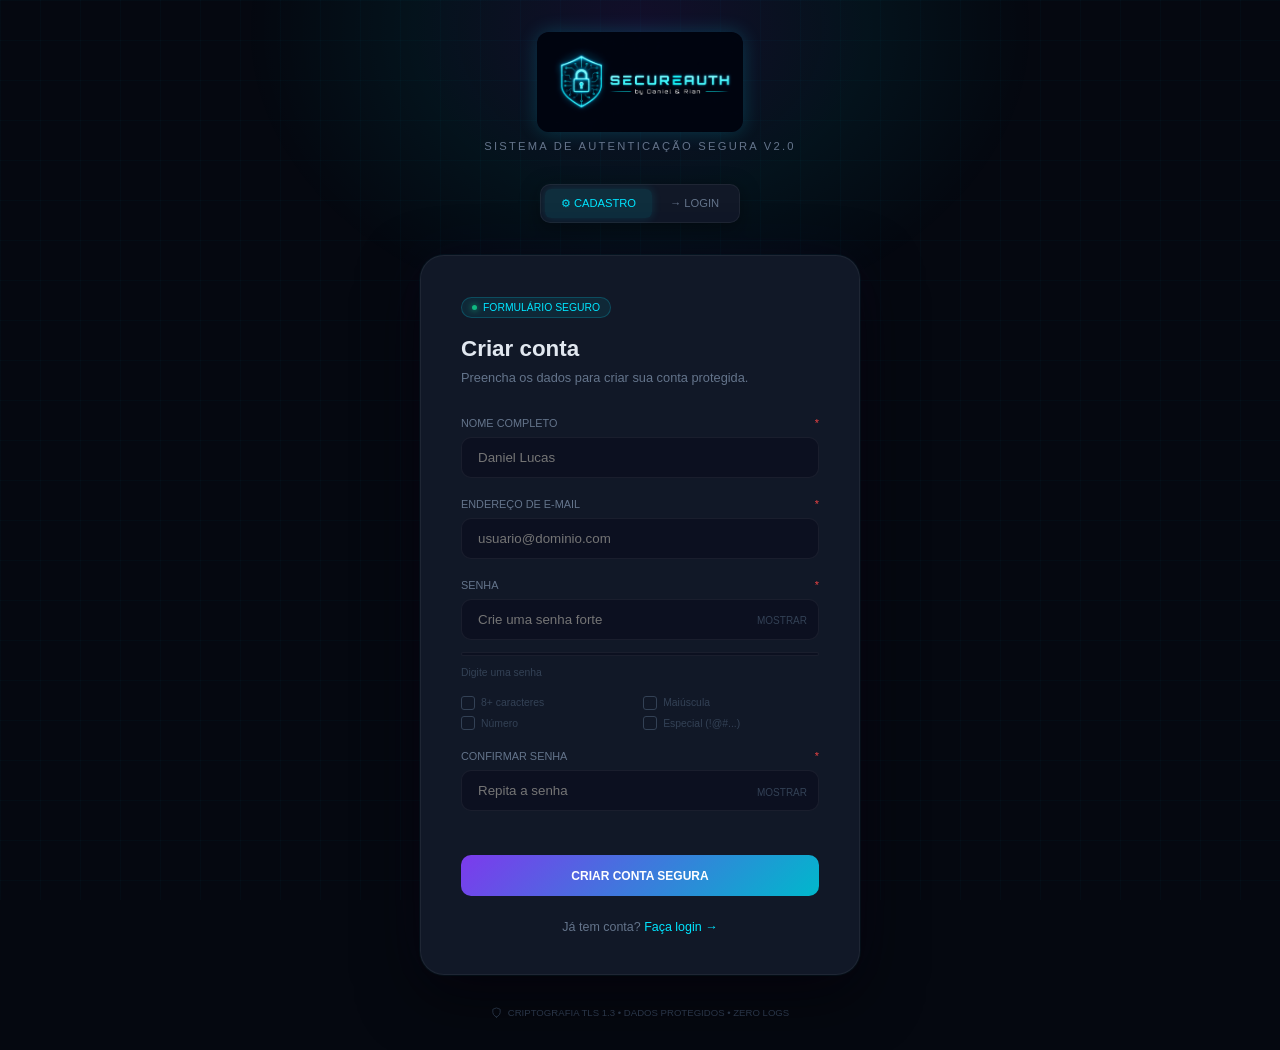
==== index.html @ 5d1049f3 "Primeiro commit do projeto" ====
<!DOCTYPE html>
<html lang="pt-BR">
<head>
  <meta charset="UTF-8" />
  <meta name="viewport" content="width=device-width, initial-scale=1.0" />
  <title>SecureAuth — Sistema de Autenticação</title>

  <link rel="preconnect" href="https://fonts.googleapis.com" />
  <link href="https://fonts.googleapis.com/css2?family=Orbitron:wght@400;600;700&family=JetBrains+Mono:wght@300;400;500&family=Inter:wght@300;400;500;600&display=swap" rel="stylesheet" />

  <link rel="stylesheet" href="assets/css/1-base.css" />
  <link rel="stylesheet" href="assets/css/2-layout.css" />
  <link rel="stylesheet" href="assets/css/3-components.css" />
</head>
<body>

<div class="app-wrapper">

  <header class="app-header">
    <div class="app-logo">
      <img src="assets/img/logo.png" alt="Logo SecureAuth by Daniel & Rian" style="max-height: 100px; width: auto; object-fit: contain; border-radius: 12px; box-shadow: 0 0 20px rgba(0, 229, 255, 0.2);" />
    </div>
    <p class="logo-tagline">Sistema de Autenticação Segura v2.0</p>
  </header>

  <nav class="nav-tabs" role="tablist">
    <button class="nav-tab active" data-tab="cadastro" role="tab">&#x2699; CADASTRO</button>
    <button class="nav-tab" data-tab="login" role="tab">&#x2192; LOGIN</button>
  </nav>

  <div class="form-card" role="main">

    <div id="tela-cadastro" class="tela ativa">
      <div class="form-header">
        <div class="form-badge">
          <span class="badge-dot"></span>
          FORMULÁRIO SEGURO
        </div>
        <h1 class="form-title">Criar conta</h1>
        <p class="form-subtitle">Preencha os dados para criar sua conta protegida.</p>
      </div>

      <div id="cadastro-alert" class="alert"></div>

      <form id="form-cadastro" novalidate>

        <div class="field-group">
          <label class="field-label" for="cad-nome">
            NOME COMPLETO <span>*</span>
          </label>
          <div class="field-wrapper">
            <input id="cad-nome" class="field-input" type="text" placeholder="Daniel Lucas" autocomplete="name" required />
          </div>
        </div>

        <div class="field-group">
          <label class="field-label" for="cad-email">
            ENDEREÇO DE E-MAIL <span>*</span>
          </label>
          <div class="field-wrapper">
            <input id="cad-email" class="field-input" type="email" placeholder="usuario@dominio.com" autocomplete="email" required />
          </div>
        </div>

        <div class="field-group">
          <label class="field-label" for="cad-senha">
            SENHA <span>*</span>
          </label>
          <div class="field-wrapper">
            <input id="cad-senha" class="field-input" type="password" placeholder="Crie uma senha forte" autocomplete="new-password" required />
            <button type="button" class="toggle-password" aria-label="Mostrar senha">
              <span style="font-size:10px; color:var(--text-muted);">MOSTRAR</span>
            </button>
          </div>

          <div class="strength-meter" id="strength-container" aria-live="polite">
            <div class="strength-bar-track">
              <div class="strength-bar-fill" id="strength-bar"></div>
            </div>
            <span class="strength-label" id="strength-label">Digite uma senha</span>
          </div>

          <ul class="req-list" aria-label="Requisitos de senha">
            <li class="req-item" id="req-len">
              <span class="req-icon"><svg viewBox="0 0 12 12" stroke-width="2" stroke-linecap="round" stroke-linejoin="round"><polyline points="2,6 5,9 10,3"/></svg></span>
              8+ caracteres
            </li>
            <li class="req-item" id="req-upper">
              <span class="req-icon"><svg viewBox="0 0 12 12" stroke-width="2" stroke-linecap="round" stroke-linejoin="round"><polyline points="2,6 5,9 10,3"/></svg></span>
              Maiúscula
            </li>
            <li class="req-item" id="req-number">
              <span class="req-icon"><svg viewBox="0 0 12 12" stroke-width="2" stroke-linecap="round" stroke-linejoin="round"><polyline points="2,6 5,9 10,3"/></svg></span>
              Número
            </li>
            <li class="req-item" id="req-special">
              <span class="req-icon"><svg viewBox="0 0 12 12" stroke-width="2" stroke-linecap="round" stroke-linejoin="round"><polyline points="2,6 5,9 10,3"/></svg></span>
              Especial (!@#...)
            </li>
          </ul>
        </div>

        <div class="field-group">
          <label class="field-label" for="cad-confirma">
            CONFIRMAR SENHA <span>*</span>
          </label>
          <div class="field-wrapper">
            <input id="cad-confirma" class="field-input" type="password" placeholder="Repita a senha" autocomplete="new-password" required />
            <button type="button" class="toggle-password" aria-label="Mostrar confirmação">
              <span style="font-size:10px; color:var(--text-muted);">MOSTRAR</span>
            </button>
          </div>
        </div>

        <button type="submit" class="btn-primary" id="btn-cadastrar">CRIAR CONTA SEGURA</button>
      </form>

      <p class="switch-link">Já tem conta? <a>Faça login &rarr;</a></p>
    </div>


    <div id="tela-login" class="tela">
      <div class="form-header">
        <div class="form-badge"><span class="badge-dot"></span> ACESSO PROTEGIDO</div>
        <h1 class="form-title">Entrar na conta</h1>
        <p class="form-subtitle">Digite suas credenciais para acessar o sistema.</p>
      </div>

      <div id="login-alert" class="alert"></div>

      <form id="form-login" novalidate>
        <div class="field-group">
          <label class="field-label" for="login-email">E-MAIL</label>
          <div class="field-wrapper">
            <input id="login-email" class="field-input" type="email" placeholder="usuario@dominio.com" autocomplete="email" required />
          </div>
        </div>

        <div class="field-group">
          <label class="field-label" for="login-senha">SENHA</label>
          <div class="field-wrapper">
            <input id="login-senha" class="field-input" type="password" placeholder="Sua senha" autocomplete="current-password" required />
            <button type="button" class="toggle-password" aria-label="Mostrar senha">
              <span style="font-size:10px; color:var(--text-muted);">MOSTRAR</span>
            </button>
          </div>
        </div>

        <div class="attempts-indicator" id="attempts-indicator" style="display:none;">
          <span class="attempt-dot" id="dot-1"></span>
          <span class="attempt-dot" id="dot-2"></span>
          <span class="attempt-dot" id="dot-3"></span>
          <span class="attempts-label" id="attempts-label">3 tentativas restantes</span>
        </div>

        <button type="submit" class="btn-primary" id="btn-login">ACESSAR SISTEMA</button>
      </form>

      <div class="lockout-container" id="lockout-container">
        <p class="lockout-label">&#9888; ACESSO TEMPORARIAMENTE BLOQUEADO</p>
        <div class="lockout-timer" id="lockout-timer">30</div>
        <p style="font-family:var(--font-mono);font-size:0.6rem;color:var(--text-secondary);margin-top:0.5rem;">Aguarde para tentar novamente</p>
      </div>

      <p class="switch-link">Não tem conta? <a>Criar conta &rarr;</a></p>
    </div>


    <div id="tela-2fa" class="tela">
      <div id="estado-pin">
        <div class="form-header">
          <div class="form-badge"><span class="badge-dot"></span> VERIFICAÇÃO EM DOIS FATORES</div>
          <h1 class="form-title">Confirmar identidade</h1>
          <p class="form-subtitle">Enviamos um código de 4 dígitos para o seu aplicativo.</p>
        </div>

        <div id="alerta-2fa" class="alert"></div>

        <div class="pin-progress" id="pin-progress" aria-hidden="true">
          <span class="progress-dot" id="pdot-0"></span>
          <span class="progress-dot" id="pdot-1"></span>
          <span class="progress-dot" id="pdot-2"></span>
          <span class="progress-dot" id="pdot-3"></span>
        </div>

        <div class="pin-container" id="pin-container">
          <input class="pin-input" id="pin-0" type="tel" maxlength="1" />
          <input class="pin-input" id="pin-1" type="tel" maxlength="1" />
          <input class="pin-input" id="pin-2" type="tel" maxlength="1" />
          <input class="pin-input" id="pin-3" type="tel" maxlength="1" />
        </div>

        <div class="divider">
          <div class="divider-line"></div>
          <span class="divider-text">CÓDIGO DE TESTE: 1234</span>
          <div class="divider-line"></div>
        </div>

        <button class="btn-primary" id="btn-verificar">VERIFICAR CÓDIGO</button>
      </div>
    </div>
  </div>

  <div class="security-footer">
    <svg viewBox="0 0 24 24" fill="none" stroke-width="2" stroke-linecap="round" stroke-linejoin="round"><path d="M12 22s8-4 8-10V5l-8-3-8 3v7c0 6 8 10 8 10z"/></svg>
    CRIPTOGRAFIA TLS 1.3 &bull; DADOS PROTEGIDOS &bull; ZERO LOGS
  </div>

</div>

<script type="module" src="assets/js/app.js"></script>
</body>
</html>
---- assets/css/1-base.css ----
/* cores, fontes e css geral */
:root {
  --bg-void:        #050810;
  --bg-deep:        #090d1a;
  --bg-surface:     #0e1428;
  --bg-card:        #111827;
  --bg-input:       #0c1020;

  --cyan:           #00e5ff;
  --cyan-dim:       #00b8cc;
  --cyan-glow:      rgba(0, 229, 255, 0.15);
  --violet:         #7c3aed;
  --violet-dim:     #6d28d9;
  --violet-glow:    rgba(124, 58, 237, 0.2);
  --green-ok:       #10b981;
  --green-glow:     rgba(16, 185, 129, 0.2);
  --red-err:        #ef4444;
  --red-glow:       rgba(239, 68, 68, 0.2);
  --amber:          #f59e0b;

  --text-primary:   #e2e8f0;
  --text-secondary: #64748b;
  --text-muted:     #334155;

  --border-dark:    rgba(255, 255, 255, 0.06);
  --border-mid:     rgba(0, 229, 255, 0.2);

  --radius-sm:      6px;
  --radius-md:      10px;
  --radius-lg:      16px;
  --radius-xl:      24px;

  --font-display:   Arial, Helvetica, sans-serif;
  --font-mono:      Arial, Helvetica, sans-serif;
  --font-body:      Arial, Helvetica, sans-serif;

  --transition:     all 0.2s cubic-bezier(0.4, 0, 0.2, 1);
}

*, *::before, *::after {
  box-sizing: border-box;
  margin: 0;
  padding: 0;
}

html, body {
  min-height: 100vh;
  background: var(--bg-void);
  font-family: var(--font-body);
  color: var(--text-primary);
  overflow-x: hidden;
}

/* fundo com grade tec */
body::before {
  content: '';
  position: fixed;
  inset: 0;
  background-image:
    linear-gradient(rgba(0, 229, 255, 0.025) 1px, transparent 1px),
    linear-gradient(90deg, rgba(0, 229, 255, 0.025) 1px, transparent 1px);
  background-size: 40px 40px;
  pointer-events: none;
  z-index: 0;
}

/* Efeito de shiny central */
body::after {
  content: '';
  position: fixed;
  top: -30%;
  left: 50%;
  transform: translateX(-50%);
  width: 800px;
  height: 600px;
  background: radial-gradient(ellipse at center,
    rgba(124, 58, 237, 0.12) 0%,
    rgba(0, 229, 255, 0.05) 40%,
    transparent 70%
  );
  pointer-events: none;
  z-index: 0;
}

/* responsividade geral */
@media (max-width: 480px) {
  body {
    font-size: 14px;
  }
}
---- assets/css/2-layout.css ----
/*est. e cont. geral*/
.app-wrapper {
  position: relative;
  z-index: 1;
  min-height: 100vh;
  display: flex;
  flex-direction: column;
  align-items: center;
  padding: 2rem 1rem;
}

/*logo*/
.app-header {
  text-align: center;
  margin-bottom: 2rem;
}

.app-logo {
  display: inline-flex;
  align-items: center;
  gap: 0.75rem;
  margin-bottom: 0.5rem;
}

.logo-icon {
  width: 40px;
  height: 40px;
  border: 2px solid var(--cyan);
  border-radius: var(--radius-sm);
  display: flex;
  align-items: center;
  justify-content: center;
  box-shadow: 0 0 16px var(--cyan-glow), inset 0 0 8px rgba(0,229,255,0.1);
}

.logo-icon svg { width: 20px; height: 20px; stroke: var(--cyan); }

.logo-text {
  font-family: var(--font-display);
  font-size: 1.25rem;
  font-weight: 700;
  letter-spacing: 0.15em;
  color: var(--cyan);
  text-shadow: 0 0 20px rgba(0, 229, 255, 0.4);
}

.logo-tagline {
  font-family: var(--font-mono);
  font-size: 0.7rem;
  color: var(--text-secondary);
  letter-spacing: 0.2em;
  text-transform: uppercase;
}

/* abas de nav */
.nav-tabs {
  display: flex;
  gap: 2px;
  background: var(--bg-card);
  border: 1px solid var(--border-dark);
  border-radius: var(--radius-md);
  padding: 4px;
  margin-bottom: 2rem;
  box-shadow: 0 4px 20px rgba(0,0,0,0.4);
}

.nav-tab {
  font-family: var(--font-mono);
  font-size: 0.7rem;
  font-weight: 500;
  color: var(--text-secondary);
  background: transparent;
  border: none;
  border-radius: var(--radius-sm);
  padding: 0.5rem 1rem;
  cursor: pointer;
  transition: var(--transition);
}

.nav-tab:hover { color: var(--text-primary); background: rgba(255,255,255,0.05); }
.nav-tab.active { background: rgba(0, 229, 255, 0.1); color: var(--cyan); box-shadow: 0 0 10px rgba(0,229,255,0.15); }

/* card do form */
.form-card {
  background: var(--bg-card);
  border: 1px solid var(--border-dark);
  border-radius: var(--radius-xl);
  padding: 2.5rem;
  width: 100%;
  max-width: 440px;
  box-shadow: 0 0 0 1px rgba(0, 229, 255, 0.04), 0 20px 60px rgba(0, 0, 0, 0.6), 0 0 60px rgba(124, 58, 237, 0.06);
  position: relative;
  animation: cardIn 0.5s cubic-bezier(0.34, 1.56, 0.64, 1);
}

@keyframes cardIn {
  from { opacity: 0; transform: translateY(20px) scale(0.97); }
  to { opacity: 1; transform: translateY(0) scale(1); }
}

.tela { display: none; }
.tela.ativa { display: block; }

/* rodape */
.security-footer {
  display: flex;
  align-items: center;
  justify-content: center;
  gap: 6px;
  margin-top: 2rem;
  font-family: var(--font-mono);
  font-size: 0.6rem;
  color: var(--text-muted);
}
.security-footer svg { width: 11px; height: 11px; stroke: var(--text-muted); }

/* layout */
@media (max-width: 480px) {
  .form-card { padding: 1.75rem 1.25rem; border-radius: var(--radius-lg); }
  .nav-tabs { flex-wrap: wrap; gap: 4px; }
  .nav-tab { font-size: 0.62rem; padding: 0.45rem 0.75rem; }
}
---- assets/css/3-components.css ----
/*cabeçalhos do Form */
.form-header { margin-bottom: 2rem; }
.form-badge {
  display: inline-flex; align-items: center; gap: 6px;
  font-family: var(--font-mono); font-size: 0.65rem; color: var(--cyan);
  background: rgba(0,229,255,0.08); border: 1px solid rgba(0,229,255,0.2);
  border-radius: 20px; padding: 4px 10px; margin-bottom: 1rem;
}
.badge-dot {
  width: 5px; height: 5px; background: var(--green-ok); border-radius: 50%;
  box-shadow: 0 0 6px var(--green-ok); animation: pulse 2s ease-in-out infinite;
}
@keyframes pulse { 0%, 100% { opacity: 1; } 50% { opacity: 0.3; } }
.form-title { font-family: var(--font-display); font-size: 1.4rem; font-weight: 700; line-height: 1.3; }
.form-subtitle { font-size: 0.8rem; color: var(--text-secondary); margin-top: 0.4rem; }

.field-group { margin-bottom: 1.25rem; }
.field-label {
  display: flex; justify-content: space-between; font-family: var(--font-mono);
  font-size: 0.68rem; color: var(--text-secondary); margin-bottom: 0.5rem;
}
.field-label span { color: var(--red-err); }
.field-wrapper { position: relative; }
.field-input {
  width: 100%; background: var(--bg-input); border: 1px solid var(--border-dark);
  border-radius: var(--radius-md); padding: 0.75rem 1rem; color: var(--text-primary);
  font-family: var(--font-mono); outline: none; transition: var(--transition);
}
.field-input:focus { border-color: var(--cyan-dim); box-shadow: 0 0 0 3px var(--cyan-glow); }
.field-input.error { border-color: var(--red-err); box-shadow: 0 0 0 3px var(--red-glow); }
.field-input.success { border-color: var(--green-ok); box-shadow: 0 0 0 3px var(--green-glow); }

/* m/o senhas */
.toggle-password {
  position: absolute; right: 12px; top: 50%; transform: translateY(-50%);
  background: none; border: none; cursor: pointer; color: var(--text-muted);
}
.toggle-password svg { width: 16px; height: 16px; }

/* medidor de força e checklist */
.strength-meter { margin-top: 0.75rem; }
.strength-bar-track {
  height: 4px; background: var(--bg-input); border-radius: 2px;
  overflow: hidden; margin-bottom: 0.4rem; border: 1px solid var(--border-dark);
}
.strength-bar-fill { height: 100%; width: 0%; border-radius: 2px; transition: width 0.4s, background 0.3s; }
.strength-label { font-family: var(--font-mono); font-size: 0.65rem; color: var(--text-muted); }

.req-list { list-style: none; margin-top: 1rem; display: grid; grid-template-columns: 1fr 1fr; gap: 0.4rem; }
.req-item { display: flex; align-items: center; gap: 6px; font-family: var(--font-mono); font-size: 0.65rem; color: var(--text-muted); }
.req-icon { width: 14px; height: 14px; border: 1px solid var(--text-muted); border-radius: 3px; display: flex; align-items: center; justify-content: center; }
.req-icon svg { width: 9px; height: 9px; stroke: transparent; fill: none; }
.req-item.ok { color: var(--green-ok); }
.req-item.ok .req-icon { background: var(--green-ok); border-color: var(--green-ok); box-shadow: 0 0 6px rgba(16,185,129,0.4); }
.req-item.ok .req-icon svg { stroke: #000; }

/* botão principal */
.btn-primary {
  width: 100%; padding: 0.85rem 1.5rem; background: linear-gradient(135deg, var(--violet) 0%, var(--cyan-dim) 100%);
  border: none; border-radius: var(--radius-md); font-family: var(--font-display); font-size: 0.75rem;
  font-weight: 600; color: #fff; cursor: pointer; transition: var(--transition); margin-top: 1.5rem; position: relative;
}
.btn-primary:hover { transform: translateY(-1px); box-shadow: 0 8px 25px rgba(124,58,237,0.4), 0 0 30px rgba(0,229,255,0.2); }
.btn-primary:disabled { opacity: 0.5; cursor: not-allowed; transform: none; box-shadow: none; }

/* alertas */
.alert {
  border-radius: var(--radius-md); padding: 0.75rem 1rem; font-family: var(--font-mono);
  font-size: 0.72rem; margin-bottom: 1.25rem; display: none; align-items: flex-start; gap: 8px; border: 1px solid;
}
.alert.visivel { display: flex; }
.alert-error { background: rgba(239, 68, 68, 0.08); border-color: rgba(239, 68, 68, 0.3); color: #fca5a5; }
.alert-success { background: rgba(16, 185, 129, 0.08); border-color: rgba(16, 185, 129, 0.3); color: #6ee7b7; }
.alert svg { width: 14px; height: 14px; flex-shrink: 0; }

/*links */
.switch-link { text-align: center; margin-top: 1.5rem; font-size: 0.78rem; color: var(--text-secondary); }
.switch-link a { color: var(--cyan); cursor: pointer; font-family: var(--font-mono); transition: var(--transition); }
.switch-link a:hover { color: #fff; text-shadow: 0 0 10px var(--cyan-glow); }

.divider { display: flex; align-items: center; gap: 1rem; margin: 1.5rem 0; }
.divider-line { flex: 1; height: 1px; background: var(--border-dark); }
.divider-text { font-family: var(--font-mono); font-size: 0.6rem; color: var(--text-muted); }

/*BForce lockout */
.lockout-container {
  display: none; text-align: center; padding: 1rem; background: rgba(239, 68, 68, 0.06);
  border: 1px solid rgba(239, 68, 68, 0.2); border-radius: var(--radius-md); margin-top: 1rem;
}
.lockout-container.visivel { display: block; }
.lockout-timer { font-family: var(--font-display); font-size: 2rem; color: var(--red-err); font-weight: bold; }
.attempts-indicator { display: flex; align-items: center; gap: 4px; margin-top: 0.5rem; }
.attempt-dot { width: 8px; height: 8px; border-radius: 2px; background: var(--red-err); transition: var(--transition); }
.attempt-dot.used { background: var(--text-muted); }
.attempts-label { font-family: var(--font-mono); font-size: 0.62rem; color: var(--text-muted); }

/*PIN 2FA */
.pin-container { display: flex; gap: 12px; justify-content: center; margin: 2rem 0; }
.pin-input {
  width: 64px; height: 72px; background: var(--bg-input); border: 2px solid var(--border-dark);
  border-radius: var(--radius-md); font-family: var(--font-display); font-size: 1.6rem; color: var(--cyan);
  text-align: center; outline: none; transition: var(--transition); caret-color: transparent;
}
.pin-input:focus { border-color: var(--cyan); box-shadow: 0 0 0 3px var(--cyan-glow); }
.pin-input.filled { border-color: var(--violet); }
.pin-input.error-shake { animation: shake 0.4s; border-color: var(--red-err); }
@keyframes shake { 10%, 90% { transform: translateX(-2px); } 20%, 80% { transform: translateX(4px); } 30%, 50%, 70% { transform: translateX(-6px); } 40%, 60% { transform: translateX(6px); } }

/*acesso do 2FA */
.success-screen { text-align: center; padding: 1.5rem 0; }
.success-icon {
  width: 72px; height: 72px; border-radius: 50%; background: rgba(16,185,129,0.1);
  border: 2px solid var(--green-ok); display: flex; align-items: center; justify-content: center; margin: 0 auto 1.5rem;
}
.success-icon svg { width: 32px; height: 32px; stroke: var(--green-ok); }
.success-title { font-family: var(--font-display); font-size: 1.1rem; color: var(--green-ok); }

@media (max-width: 480px) {
  .pin-input { width: 52px; height: 60px; font-size: 1.3rem; }
  .req-list { grid-template-columns: 1fr; }
}
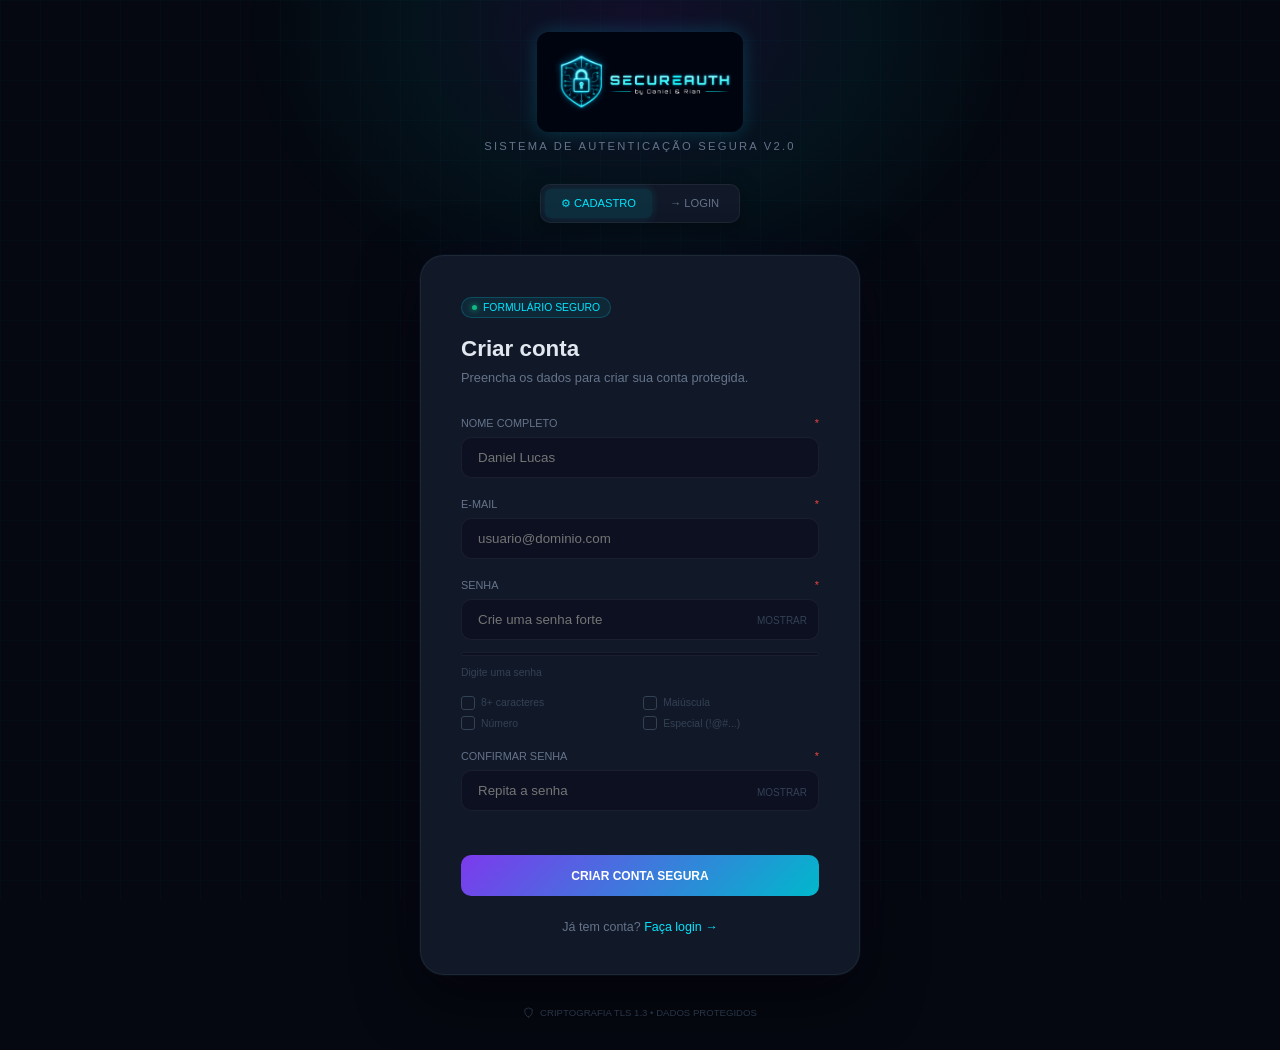
==== commit b4ca8ba8: "Refatoração do MVC, validação visual de senhas e setup da API (fetch) prontos para o backend" ====
--- a/index.html
+++ b/index.html
@@ -4,9 +4,6 @@
   <meta charset="UTF-8" />
   <meta name="viewport" content="width=device-width, initial-scale=1.0" />
   <title>SecureAuth — Sistema de Autenticação</title>
-
-  <link rel="preconnect" href="https://fonts.googleapis.com" />
-  <link href="https://fonts.googleapis.com/css2?family=Orbitron:wght@400;600;700&family=JetBrains+Mono:wght@300;400;500&family=Inter:wght@300;400;500;600&display=swap" rel="stylesheet" />
 
   <link rel="stylesheet" href="assets/css/1-base.css" />
   <link rel="stylesheet" href="assets/css/2-layout.css" />
@@ -18,7 +15,7 @@
 
   <header class="app-header">
     <div class="app-logo">
-      <img src="assets/img/logo.png" alt="Logo SecureAuth by Daniel & Rian" style="max-height: 100px; width: auto; object-fit: contain; border-radius: 12px; box-shadow: 0 0 20px rgba(0, 229, 255, 0.2);" />
+      <img src="assets/img/logo.png" alt="Logo SecureAuth" style="max-height: 100px; width: auto; object-fit: contain; border-radius: 12px; box-shadow: 0 0 20px rgba(0, 229, 255, 0.2);" />
     </div>
     <p class="logo-tagline">Sistema de Autenticação Segura v2.0</p>
   </header>
@@ -32,10 +29,7 @@
 
     <div id="tela-cadastro" class="tela ativa">
       <div class="form-header">
-        <div class="form-badge">
-          <span class="badge-dot"></span>
-          FORMULÁRIO SEGURO
-        </div>
+        <div class="form-badge"><span class="badge-dot"></span> FORMULÁRIO SEGURO</div>
         <h1 class="form-title">Criar conta</h1>
         <p class="form-subtitle">Preencha os dados para criar sua conta protegida.</p>
       </div>
@@ -43,70 +37,47 @@
       <div id="cadastro-alert" class="alert"></div>
 
       <form id="form-cadastro" novalidate>
-
         <div class="field-group">
-          <label class="field-label" for="cad-nome">
-            NOME COMPLETO <span>*</span>
-          </label>
+          <label class="field-label" for="cad-nome">NOME COMPLETO <span>*</span></label>
           <div class="field-wrapper">
-            <input id="cad-nome" class="field-input" type="text" placeholder="Daniel Lucas" autocomplete="name" required />
+            <input id="cad-nome" class="field-input" type="text" placeholder="Daniel Lucas" required />
           </div>
         </div>
 
         <div class="field-group">
-          <label class="field-label" for="cad-email">
-            ENDEREÇO DE E-MAIL <span>*</span>
-          </label>
+          <label class="field-label" for="cad-email">E-MAIL <span>*</span></label>
           <div class="field-wrapper">
-            <input id="cad-email" class="field-input" type="email" placeholder="usuario@dominio.com" autocomplete="email" required />
+            <input id="cad-email" class="field-input" type="email" placeholder="usuario@dominio.com" required />
           </div>
         </div>
 
         <div class="field-group">
-          <label class="field-label" for="cad-senha">
-            SENHA <span>*</span>
-          </label>
+          <label class="field-label" for="cad-senha">SENHA <span>*</span></label>
           <div class="field-wrapper">
-            <input id="cad-senha" class="field-input" type="password" placeholder="Crie uma senha forte" autocomplete="new-password" required />
-            <button type="button" class="toggle-password" aria-label="Mostrar senha">
+            <input id="cad-senha" class="field-input" type="password" placeholder="Crie uma senha forte" required />
+            <button type="button" class="toggle-password">
               <span style="font-size:10px; color:var(--text-muted);">MOSTRAR</span>
             </button>
           </div>
 
-          <div class="strength-meter" id="strength-container" aria-live="polite">
-            <div class="strength-bar-track">
-              <div class="strength-bar-fill" id="strength-bar"></div>
-            </div>
+          <div class="strength-meter" id="strength-container">
+            <div class="strength-bar-track"><div class="strength-bar-fill" id="strength-bar"></div></div>
             <span class="strength-label" id="strength-label">Digite uma senha</span>
           </div>
 
-          <ul class="req-list" aria-label="Requisitos de senha">
-            <li class="req-item" id="req-len">
-              <span class="req-icon"><svg viewBox="0 0 12 12" stroke-width="2" stroke-linecap="round" stroke-linejoin="round"><polyline points="2,6 5,9 10,3"/></svg></span>
-              8+ caracteres
-            </li>
-            <li class="req-item" id="req-upper">
-              <span class="req-icon"><svg viewBox="0 0 12 12" stroke-width="2" stroke-linecap="round" stroke-linejoin="round"><polyline points="2,6 5,9 10,3"/></svg></span>
-              Maiúscula
-            </li>
-            <li class="req-item" id="req-number">
-              <span class="req-icon"><svg viewBox="0 0 12 12" stroke-width="2" stroke-linecap="round" stroke-linejoin="round"><polyline points="2,6 5,9 10,3"/></svg></span>
-              Número
-            </li>
-            <li class="req-item" id="req-special">
-              <span class="req-icon"><svg viewBox="0 0 12 12" stroke-width="2" stroke-linecap="round" stroke-linejoin="round"><polyline points="2,6 5,9 10,3"/></svg></span>
-              Especial (!@#...)
-            </li>
+          <ul class="req-list">
+            <li class="req-item" id="req-len"><span class="req-icon"><svg viewBox="0 0 12 12" stroke-width="2" stroke-linecap="round" stroke-linejoin="round"><polyline points="2,6 5,9 10,3"/></svg></span> 8+ caracteres</li>
+            <li class="req-item" id="req-upper"><span class="req-icon"><svg viewBox="0 0 12 12" stroke-width="2" stroke-linecap="round" stroke-linejoin="round"><polyline points="2,6 5,9 10,3"/></svg></span> Maiúscula</li>
+            <li class="req-item" id="req-number"><span class="req-icon"><svg viewBox="0 0 12 12" stroke-width="2" stroke-linecap="round" stroke-linejoin="round"><polyline points="2,6 5,9 10,3"/></svg></span> Número</li>
+            <li class="req-item" id="req-special"><span class="req-icon"><svg viewBox="0 0 12 12" stroke-width="2" stroke-linecap="round" stroke-linejoin="round"><polyline points="2,6 5,9 10,3"/></svg></span> Especial (!@#...)</li>
           </ul>
         </div>
 
         <div class="field-group">
-          <label class="field-label" for="cad-confirma">
-            CONFIRMAR SENHA <span>*</span>
-          </label>
+          <label class="field-label" for="cad-confirma">CONFIRMAR SENHA <span>*</span></label>
           <div class="field-wrapper">
-            <input id="cad-confirma" class="field-input" type="password" placeholder="Repita a senha" autocomplete="new-password" required />
-            <button type="button" class="toggle-password" aria-label="Mostrar confirmação">
+            <input id="cad-confirma" class="field-input" type="password" placeholder="Repita a senha" required />
+            <button type="button" class="toggle-password">
               <span style="font-size:10px; color:var(--text-muted);">MOSTRAR</span>
             </button>
           </div>
@@ -114,10 +85,8 @@
 
         <button type="submit" class="btn-primary" id="btn-cadastrar">CRIAR CONTA SEGURA</button>
       </form>
-
       <p class="switch-link">Já tem conta? <a>Faça login &rarr;</a></p>
     </div>
-
 
     <div id="tela-login" class="tela">
       <div class="form-header">
@@ -132,15 +101,15 @@
         <div class="field-group">
           <label class="field-label" for="login-email">E-MAIL</label>
           <div class="field-wrapper">
-            <input id="login-email" class="field-input" type="email" placeholder="usuario@dominio.com" autocomplete="email" required />
+            <input id="login-email" class="field-input" type="email" placeholder="usuario@dominio.com" required />
           </div>
         </div>
 
         <div class="field-group">
           <label class="field-label" for="login-senha">SENHA</label>
           <div class="field-wrapper">
-            <input id="login-senha" class="field-input" type="password" placeholder="Sua senha" autocomplete="current-password" required />
-            <button type="button" class="toggle-password" aria-label="Mostrar senha">
+            <input id="login-senha" class="field-input" type="password" placeholder="Sua senha" required />
+            <button type="button" class="toggle-password">
               <span style="font-size:10px; color:var(--text-muted);">MOSTRAR</span>
             </button>
           </div>
@@ -161,27 +130,18 @@
         <div class="lockout-timer" id="lockout-timer">30</div>
         <p style="font-family:var(--font-mono);font-size:0.6rem;color:var(--text-secondary);margin-top:0.5rem;">Aguarde para tentar novamente</p>
       </div>
-
       <p class="switch-link">Não tem conta? <a>Criar conta &rarr;</a></p>
     </div>
-
 
     <div id="tela-2fa" class="tela">
       <div id="estado-pin">
         <div class="form-header">
-          <div class="form-badge"><span class="badge-dot"></span> VERIFICAÇÃO EM DOIS FATORES</div>
+          <div class="form-badge"><span class="badge-dot"></span> 2 Fatores</div>
           <h1 class="form-title">Confirmar identidade</h1>
-          <p class="form-subtitle">Enviamos um código de 4 dígitos para o seu aplicativo.</p>
+          <p class="form-subtitle">Digite o código de 4 dígitos enviado.</p>
         </div>
 
         <div id="alerta-2fa" class="alert"></div>
-
-        <div class="pin-progress" id="pin-progress" aria-hidden="true">
-          <span class="progress-dot" id="pdot-0"></span>
-          <span class="progress-dot" id="pdot-1"></span>
-          <span class="progress-dot" id="pdot-2"></span>
-          <span class="progress-dot" id="pdot-3"></span>
-        </div>
 
         <div class="pin-container" id="pin-container">
           <input class="pin-input" id="pin-0" type="tel" maxlength="1" />
@@ -190,22 +150,16 @@
           <input class="pin-input" id="pin-3" type="tel" maxlength="1" />
         </div>
 
-        <div class="divider">
-          <div class="divider-line"></div>
-          <span class="divider-text">CÓDIGO DE TESTE: 1234</span>
-          <div class="divider-line"></div>
-        </div>
-
         <button class="btn-primary" id="btn-verificar">VERIFICAR CÓDIGO</button>
       </div>
     </div>
+
   </div>
 
   <div class="security-footer">
     <svg viewBox="0 0 24 24" fill="none" stroke-width="2" stroke-linecap="round" stroke-linejoin="round"><path d="M12 22s8-4 8-10V5l-8-3-8 3v7c0 6 8 10 8 10z"/></svg>
-    CRIPTOGRAFIA TLS 1.3 &bull; DADOS PROTEGIDOS &bull; ZERO LOGS
+    CRIPTOGRAFIA TLS 1.3 &bull; DADOS PROTEGIDOS
   </div>
-
 </div>
 
 <script type="module" src="assets/js/app.js"></script>
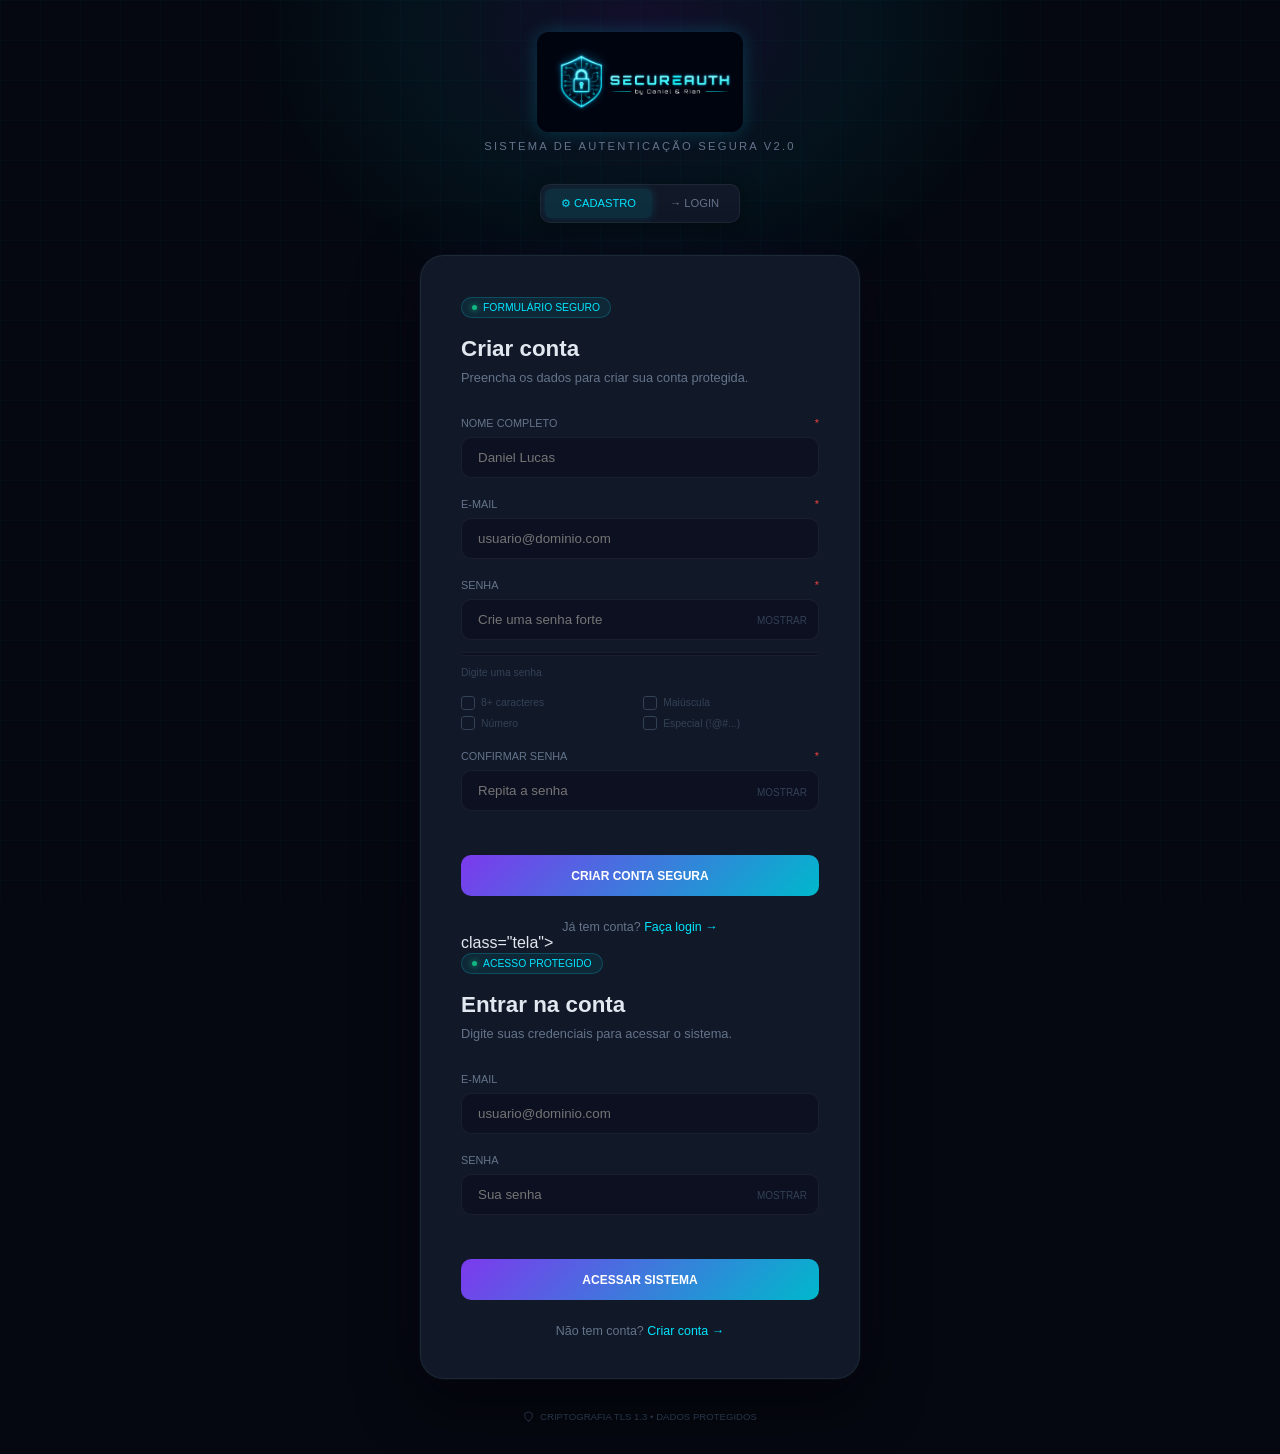
==== commit 2396d71f: "Update index.html" ====
--- a/index.html
+++ b/index.html
@@ -1,5 +1,6 @@
 <!DOCTYPE html>
 <html lang="pt-BR">
+
 <head>
   <meta charset="UTF-8" />
   <meta name="viewport" content="width=device-width, initial-scale=1.0" />
@@ -11,157 +12,176 @@
 </head>
 <body>
 
-<div class="app-wrapper">
+  <div class="app-wrapper">
 
-  <header class="app-header">
-    <div class="app-logo">
-      <img src="assets/img/logo.png" alt="Logo SecureAuth" style="max-height: 100px; width: auto; object-fit: contain; border-radius: 12px; box-shadow: 0 0 20px rgba(0, 229, 255, 0.2);" />
-    </div>
-    <p class="logo-tagline">Sistema de Autenticação Segura v2.0</p>
-  </header>
+    <header class="app-header">
+      <div class="app-logo">
+        <img src="assets/img/logo.png" alt="Logo SecureAuth"
+          style="max-height: 100px; width: auto; object-fit: contain; border-radius: 12px; box-shadow: 0 0 20px rgba(0, 229, 255, 0.2);" />
+      </div>
+      <p class="logo-tagline">Sistema de Autenticação Segura v2.0</p>
+    </header>
 
-  <nav class="nav-tabs" role="tablist">
-    <button class="nav-tab active" data-tab="cadastro" role="tab">&#x2699; CADASTRO</button>
-    <button class="nav-tab" data-tab="login" role="tab">&#x2192; LOGIN</button>
-  </nav>
+    <nav class="nav-tabs" role="tablist">
+      <button class="nav-tab active" data-tab="cadastro" role="tab">&#x2699; CADASTRO</button>
+      <button class="nav-tab" data-tab="login" role="tab">&#x2192; LOGIN</button>
+    </nav>
 
-  <div class="form-card" role="main">
+    <div class="form-card" role="main">
 
-    <div id="tela-cadastro" class="tela ativa">
-      <div class="form-header">
-        <div class="form-badge"><span class="badge-dot"></span> FORMULÁRIO SEGURO</div>
-        <h1 class="form-title">Criar conta</h1>
-        <p class="form-subtitle">Preencha os dados para criar sua conta protegida.</p>
+      <div id="tela-cadastro" class="tela ativa">
+        <div class="form-header">
+          <div class="form-badge"><span class="badge-dot"></span> FORMULÁRIO SEGURO</div>
+          <h1 class="form-title">Criar conta</h1>
+          <p class="form-subtitle">Preencha os dados para criar sua conta protegida.</p>
+        </div>
+
+        <div id="cadastro-alert" class="alert"></div>
+
+        <form id="form-cadastro" novalidate>
+          <div class="field-group">
+            <label class="field-label" for="cad-nome">NOME COMPLETO <span>*</span></label>
+            <div class="field-wrapper">
+              <input id="cad-nome" class="field-input" type="text" placeholder="Daniel Lucas" required />
+            </div>
+          </div>
+
+          <div class="field-group">
+            <label class="field-label" for="cad-email">E-MAIL <span>*</span></label>
+            <div class="field-wrapper">
+              <input id="cad-email" class="field-input" type="email" placeholder="usuario@dominio.com" required />
+            </div>
+          </div>
+
+          <div class="field-group">
+            <label class="field-label" for="cad-senha">SENHA <span>*</span></label>
+            <div class="field-wrapper">
+              <input id="cad-senha" class="field-input" type="password" placeholder="Crie uma senha forte" required />
+              <button type="button" class="toggle-password">
+                <span style="font-size:10px; color:var(--text-muted);">MOSTRAR</span>
+              </button>
+            </div>
+
+            <div class="strength-meter" id="strength-container">
+              <div class="strength-bar-track">
+                <div class="strength-bar-fill" id="strength-bar"></div>
+              </div>
+              <span class="strength-label" id="strength-label">Digite uma senha</span>
+            </div>
+
+            <ul class="req-list">
+              <li class="req-item" id="req-len"><span class="req-icon"><svg viewBox="0 0 12 12" stroke-width="2"
+                    stroke-linecap="round" stroke-linejoin="round">
+                    <polyline points="2,6 5,9 10,3" />
+                  </svg></span> 8+ caracteres</li>
+              <li class="req-item" id="req-upper"><span class="req-icon"><svg viewBox="0 0 12 12" stroke-width="2"
+                    stroke-linecap="round" stroke-linejoin="round">
+                    <polyline points="2,6 5,9 10,3" />
+                  </svg></span> Maiúscula</li>
+              <li class="req-item" id="req-number"><span class="req-icon"><svg viewBox="0 0 12 12" stroke-width="2"
+                    stroke-linecap="round" stroke-linejoin="round">
+                    <polyline points="2,6 5,9 10,3" />
+                  </svg></span> Número</li>
+              <li class="req-item" id="req-special"><span class="req-icon"><svg viewBox="0 0 12 12" stroke-width="2"
+                    stroke-linecap="round" stroke-linejoin="round">
+                    <polyline points="2,6 5,9 10,3" />
+                  </svg></span> Especial (!@#...)</li>
+            </ul>
+          </div>
+
+          <div class="field-group">
+            <label class="field-label" for="cad-confirma">CONFIRMAR SENHA <span>*</span></label>
+            <div class="field-wrapper">
+              <input id="cad-confirma" class="field-input" type="password" placeholder="Repita a senha" required />
+              <button type="button" class="toggle-password">
+                <span style="font-size:10px; color:var(--text-muted);">MOSTRAR</span>
+              </button>
+            </div>
+          </div>
+
+          <button type="submit" class="btn-primary" id="btn-cadastrar">CRIAR CONTA SEGURA</button>
+        </form>
+        <p class="switch-link">Já tem conta? <a>Faça login &rarr;</a></p>
       </div>
 
-      <div id="cadastro-alert" class="alert"></div>
-
-      <form id="form-cadastro" novalidate>
-        <div class="field-group">
-          <label class="field-label" for="cad-nome">NOME COMPLETO <span>*</span></label>
-          <div class="field-wrapper">
-            <input id="cad-nome" class="field-input" type="text" placeholder="Daniel Lucas" required />
-          </div>
+      <div id="tela-login" action="defesa.php" method="POST"> class="tela">
+        <div class="form-header">
+          <div class="form-badge"><span class="badge-dot"></span> ACESSO PROTEGIDO</div>
+          <h1 class="form-title">Entrar na conta</h1>
+          <p class="form-subtitle">Digite suas credenciais para acessar o sistema.</p>
         </div>
 
-        <div class="field-group">
-          <label class="field-label" for="cad-email">E-MAIL <span>*</span></label>
-          <div class="field-wrapper">
-            <input id="cad-email" class="field-input" type="email" placeholder="usuario@dominio.com" required />
-          </div>
-        </div>
+        <div id="login-alert" class="alert"></div>
 
-        <div class="field-group">
-          <label class="field-label" for="cad-senha">SENHA <span>*</span></label>
-          <div class="field-wrapper">
-            <input id="cad-senha" class="field-input" type="password" placeholder="Crie uma senha forte" required />
-            <button type="button" class="toggle-password">
-              <span style="font-size:10px; color:var(--text-muted);">MOSTRAR</span>
-            </button>
+        <form id="form-login" novalidate>
+          <div class="field-group">
+            <label class="field-label" for="login-email">E-MAIL</label>
+            <div class="field-wrapper">
+              <input id="login-email" class="field-input" type="email" placeholder="usuario@dominio.com" required />
+            </div>
           </div>
 
-          <div class="strength-meter" id="strength-container">
-            <div class="strength-bar-track"><div class="strength-bar-fill" id="strength-bar"></div></div>
-            <span class="strength-label" id="strength-label">Digite uma senha</span>
+          <div class="field-group">
+            <label class="field-label" for="login-senha">SENHA</label>
+            <div class="field-wrapper">
+              <input id="login-senha" class="field-input" type="password" placeholder="Sua senha" required />
+              <button type="button" class="toggle-password">
+                <span style="font-size:10px; color:var(--text-muted);">MOSTRAR</span>
+              </button>
+            </div>
           </div>
 
-          <ul class="req-list">
-            <li class="req-item" id="req-len"><span class="req-icon"><svg viewBox="0 0 12 12" stroke-width="2" stroke-linecap="round" stroke-linejoin="round"><polyline points="2,6 5,9 10,3"/></svg></span> 8+ caracteres</li>
-            <li class="req-item" id="req-upper"><span class="req-icon"><svg viewBox="0 0 12 12" stroke-width="2" stroke-linecap="round" stroke-linejoin="round"><polyline points="2,6 5,9 10,3"/></svg></span> Maiúscula</li>
-            <li class="req-item" id="req-number"><span class="req-icon"><svg viewBox="0 0 12 12" stroke-width="2" stroke-linecap="round" stroke-linejoin="round"><polyline points="2,6 5,9 10,3"/></svg></span> Número</li>
-            <li class="req-item" id="req-special"><span class="req-icon"><svg viewBox="0 0 12 12" stroke-width="2" stroke-linecap="round" stroke-linejoin="round"><polyline points="2,6 5,9 10,3"/></svg></span> Especial (!@#...)</li>
-          </ul>
+          <div class="attempts-indicator" id="attempts-indicator" style="display:none;">
+            <span class="attempt-dot" id="dot-1"></span>
+            <span class="attempt-dot" id="dot-2"></span>
+            <span class="attempt-dot" id="dot-3"></span>
+            <span class="attempts-label" id="attempts-label">3 tentativas restantes</span>
+          </div>
+
+          <button type="submit" class="btn-primary" id="btn-login">ACESSAR SISTEMA</button>
+        </form>
+
+        <div class="lockout-container" id="lockout-container">
+          <p class="lockout-label">&#9888; ACESSO TEMPORARIAMENTE BLOQUEADO</p>
+          <div class="lockout-timer" id="lockout-timer">30</div>
+          <p style="font-family:var(--font-mono);font-size:0.6rem;color:var(--text-secondary);margin-top:0.5rem;">
+            Aguarde para tentar novamente</p>
         </div>
+        <p class="switch-link">Não tem conta? <a>Criar conta &rarr;</a></p>
+      </div>
 
-        <div class="field-group">
-          <label class="field-label" for="cad-confirma">CONFIRMAR SENHA <span>*</span></label>
-          <div class="field-wrapper">
-            <input id="cad-confirma" class="field-input" type="password" placeholder="Repita a senha" required />
-            <button type="button" class="toggle-password">
-              <span style="font-size:10px; color:var(--text-muted);">MOSTRAR</span>
-            </button>
+      <div id="tela-2fa" class="tela">
+        <div id="estado-pin">
+          <div class="form-header">
+            <div class="form-badge"><span class="badge-dot"></span> 2 Fatores</div>
+            <h1 class="form-title">Confirmar identidade</h1>
+            <p class="form-subtitle">Digite o código de 4 dígitos enviado.</p>
           </div>
+
+          <div id="alerta-2fa" class="alert"></div>
+
+          <div class="pin-container" id="pin-container">
+            <input class="pin-input" id="pin-0" type="tel" maxlength="1" />
+            <input class="pin-input" id="pin-1" type="tel" maxlength="1" />
+            <input class="pin-input" id="pin-2" type="tel" maxlength="1" />
+            <input class="pin-input" id="pin-3" type="tel" maxlength="1" />
+          </div>
+
+          <button class="btn-primary" id="btn-verificar">VERIFICAR CÓDIGO</button>
         </div>
+      </div>
 
-        <button type="submit" class="btn-primary" id="btn-cadastrar">CRIAR CONTA SEGURA</button>
-      </form>
-      <p class="switch-link">Já tem conta? <a>Faça login &rarr;</a></p>
     </div>
 
-    <div id="tela-login" class="tela">
-      <div class="form-header">
-        <div class="form-badge"><span class="badge-dot"></span> ACESSO PROTEGIDO</div>
-        <h1 class="form-title">Entrar na conta</h1>
-        <p class="form-subtitle">Digite suas credenciais para acessar o sistema.</p>
-      </div>
-
-      <div id="login-alert" class="alert"></div>
-
-      <form id="form-login" novalidate>
-        <div class="field-group">
-          <label class="field-label" for="login-email">E-MAIL</label>
-          <div class="field-wrapper">
-            <input id="login-email" class="field-input" type="email" placeholder="usuario@dominio.com" required />
-          </div>
-        </div>
-
-        <div class="field-group">
-          <label class="field-label" for="login-senha">SENHA</label>
-          <div class="field-wrapper">
-            <input id="login-senha" class="field-input" type="password" placeholder="Sua senha" required />
-            <button type="button" class="toggle-password">
-              <span style="font-size:10px; color:var(--text-muted);">MOSTRAR</span>
-            </button>
-          </div>
-        </div>
-
-        <div class="attempts-indicator" id="attempts-indicator" style="display:none;">
-          <span class="attempt-dot" id="dot-1"></span>
-          <span class="attempt-dot" id="dot-2"></span>
-          <span class="attempt-dot" id="dot-3"></span>
-          <span class="attempts-label" id="attempts-label">3 tentativas restantes</span>
-        </div>
-
-        <button type="submit" class="btn-primary" id="btn-login">ACESSAR SISTEMA</button>
-      </form>
-
-      <div class="lockout-container" id="lockout-container">
-        <p class="lockout-label">&#9888; ACESSO TEMPORARIAMENTE BLOQUEADO</p>
-        <div class="lockout-timer" id="lockout-timer">30</div>
-        <p style="font-family:var(--font-mono);font-size:0.6rem;color:var(--text-secondary);margin-top:0.5rem;">Aguarde para tentar novamente</p>
-      </div>
-      <p class="switch-link">Não tem conta? <a>Criar conta &rarr;</a></p>
+    <div class="security-footer">
+      <svg viewBox="0 0 24 24" fill="none" stroke-width="2" stroke-linecap="round" stroke-linejoin="round">
+        <path d="M12 22s8-4 8-10V5l-8-3-8 3v7c0 6 8 10 8 10z" />
+      </svg>
+      CRIPTOGRAFIA TLS 1.3 &bull; DADOS PROTEGIDOS
     </div>
-
-    <div id="tela-2fa" class="tela">
-      <div id="estado-pin">
-        <div class="form-header">
-          <div class="form-badge"><span class="badge-dot"></span> 2 Fatores</div>
-          <h1 class="form-title">Confirmar identidade</h1>
-          <p class="form-subtitle">Digite o código de 4 dígitos enviado.</p>
-        </div>
-
-        <div id="alerta-2fa" class="alert"></div>
-
-        <div class="pin-container" id="pin-container">
-          <input class="pin-input" id="pin-0" type="tel" maxlength="1" />
-          <input class="pin-input" id="pin-1" type="tel" maxlength="1" />
-          <input class="pin-input" id="pin-2" type="tel" maxlength="1" />
-          <input class="pin-input" id="pin-3" type="tel" maxlength="1" />
-        </div>
-
-        <button class="btn-primary" id="btn-verificar">VERIFICAR CÓDIGO</button>
-      </div>
-    </div>
-
   </div>
 
-  <div class="security-footer">
-    <svg viewBox="0 0 24 24" fill="none" stroke-width="2" stroke-linecap="round" stroke-linejoin="round"><path d="M12 22s8-4 8-10V5l-8-3-8 3v7c0 6 8 10 8 10z"/></svg>
-    CRIPTOGRAFIA TLS 1.3 &bull; DADOS PROTEGIDOS
-  </div>
-</div>
+  <script type="module" src="assets/js/app.js"></script>
+</body>
 
-<script type="module" src="assets/js/app.js"></script>
-</body>
 </html>
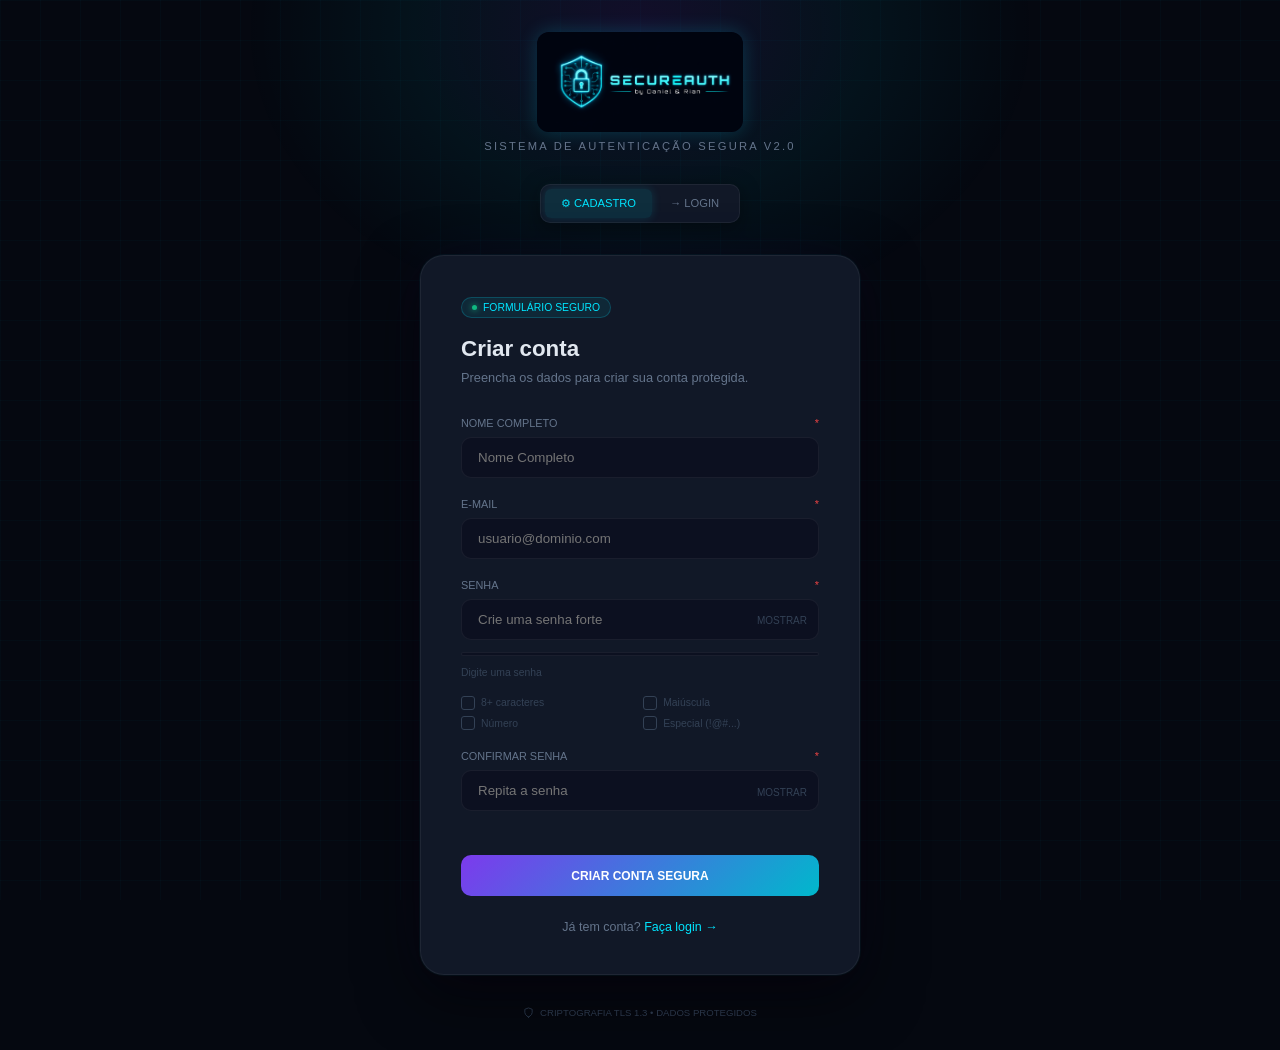
==== commit 479b3b46: "mudanças no php" ====
--- a/index.html
+++ b/index.html
@@ -42,7 +42,7 @@
           <div class="field-group">
             <label class="field-label" for="cad-nome">NOME COMPLETO <span>*</span></label>
             <div class="field-wrapper">
-              <input id="cad-nome" class="field-input" type="text" placeholder="Daniel Lucas" required />
+              <input id="cad-nome" class="field-input" type="text" placeholder="Nome Completo" required />
             </div>
           </div>
 
@@ -104,7 +104,7 @@
         <p class="switch-link">Já tem conta? <a>Faça login &rarr;</a></p>
       </div>
 
-      <div id="tela-login" action="defesa.php" method="POST"> class="tela">
+      <div id="tela-login" class="tela">
         <div class="form-header">
           <div class="form-badge"><span class="badge-dot"></span> ACESSO PROTEGIDO</div>
           <h1 class="form-title">Entrar na conta</h1>
